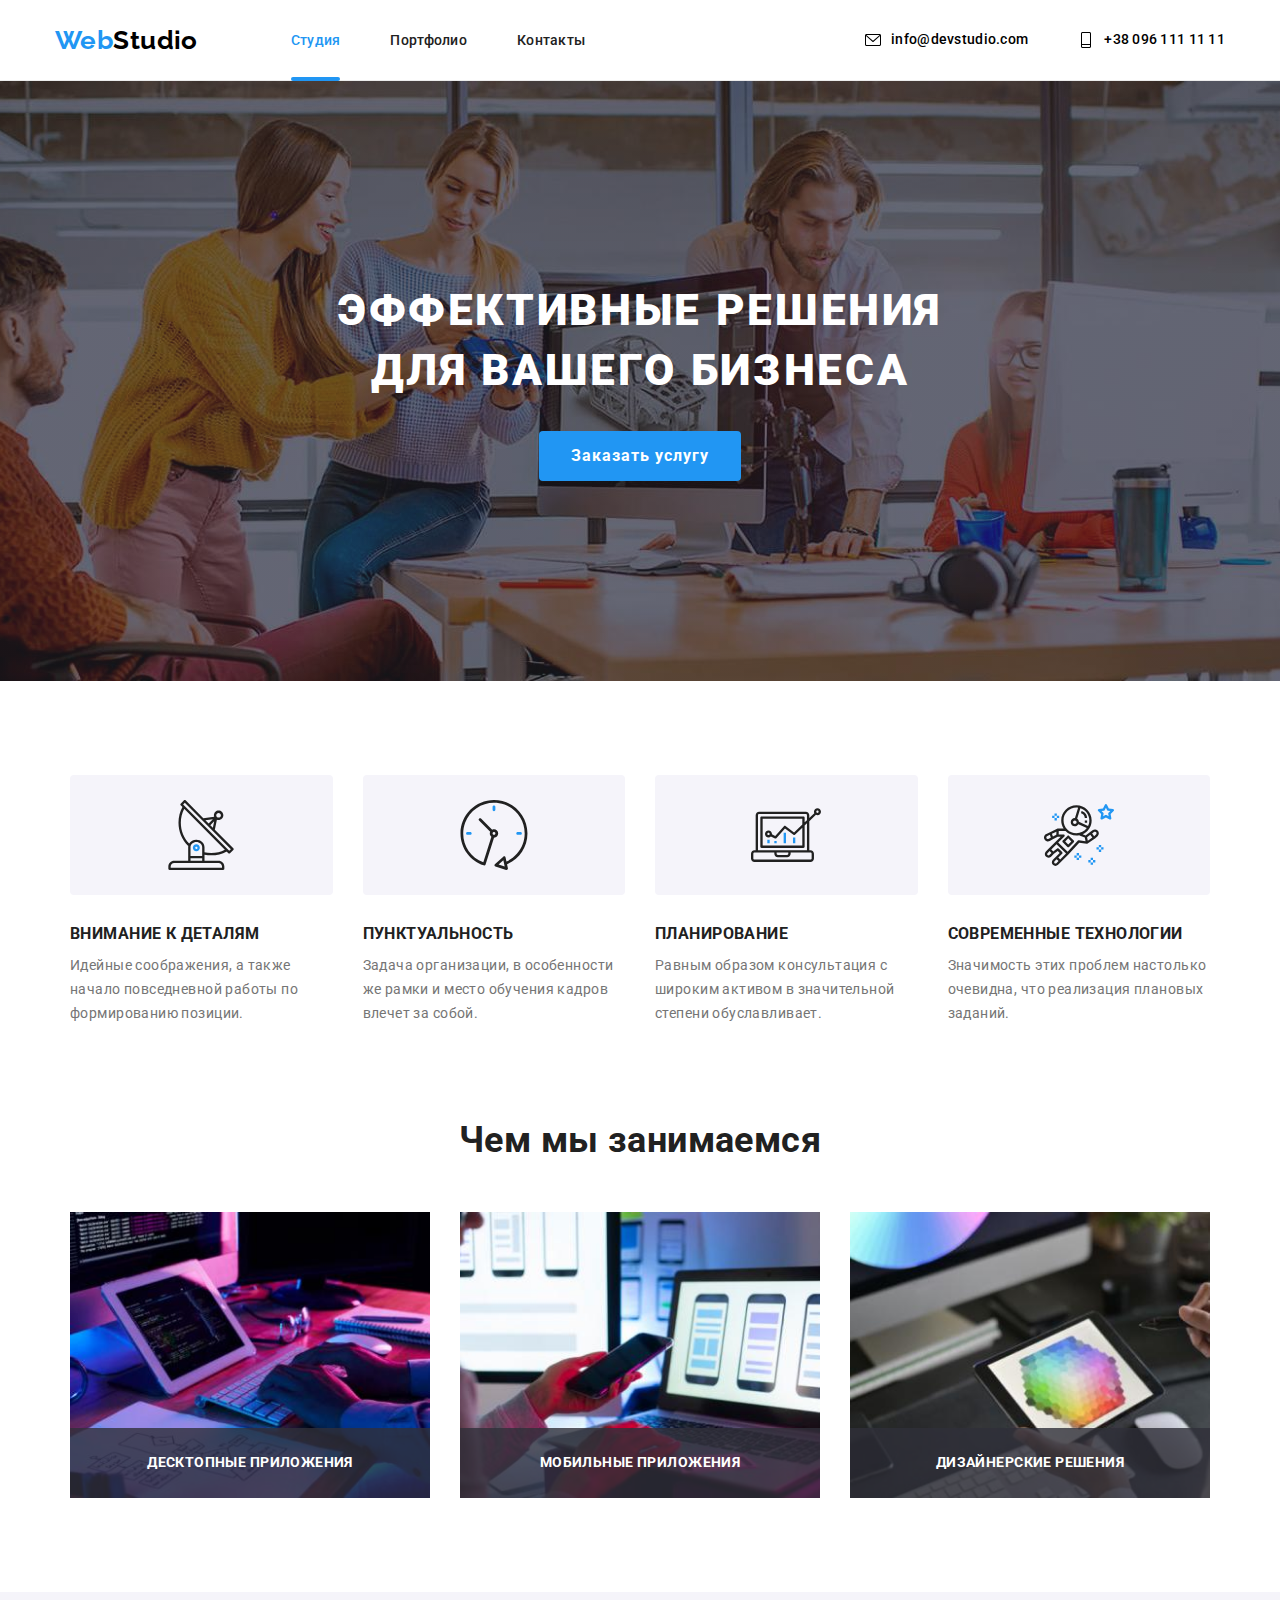
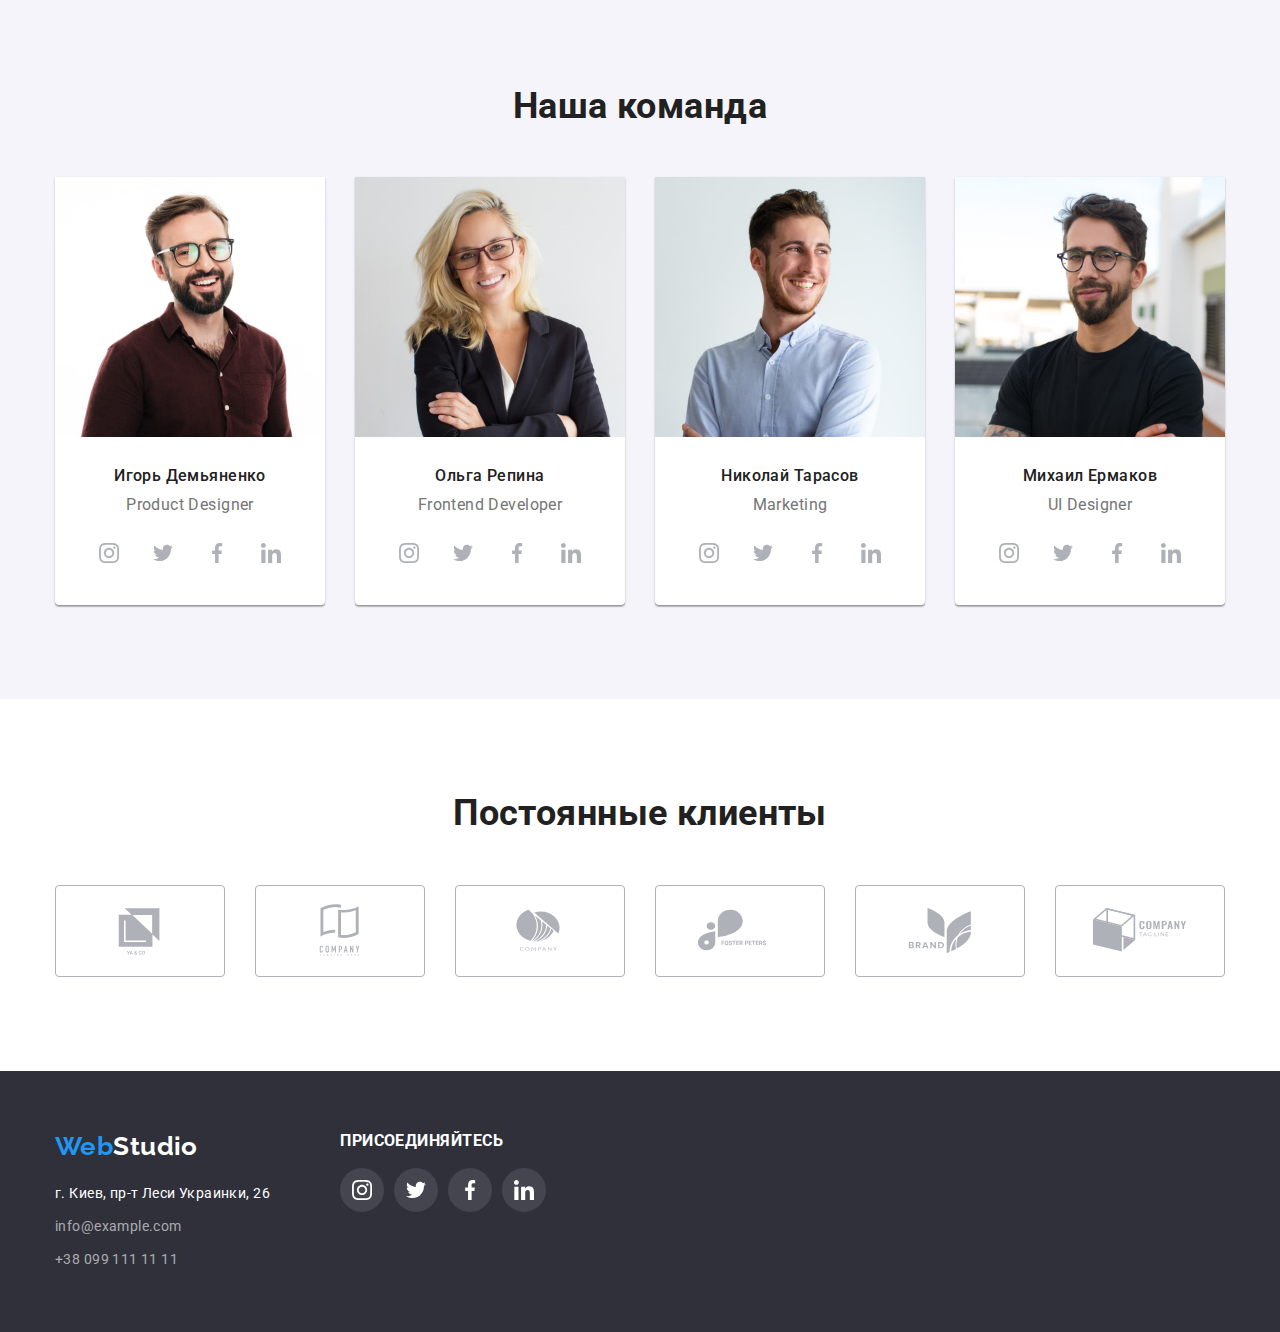
==== index.html @ b268ae44 "добавляет домашку 5" ====
<!DOCTYPE html>
<html lang="ru">
<head>
    <meta charset="UTF-8">
    <meta http-equiv="X-UA-Compatible" content="IE=edge">
    <meta name="viewport" content="width=device-width, initial-scale=1.0">
    <title>Document</title>
    <link rel="preconnect" href="https://fonts.googleapis.com"> 
    <link rel="preconnect" href="https://fonts.gstatic.com" crossorigin> 
    <link href="https://fonts.googleapis.com/css2?family=Raleway:wght@700&family=Roboto:wght@400;500;700;900&display=swap" 
        rel="stylesheet">
    <link rel="stylesheet" href="https://cdnjs.cloudflare.com/ajax/libs/modern-normalize/1.1.0/modern-normalize.min.css">
    <link rel="stylesheet" href="./css/styles.css">
</head>
<body>
    <header class="page-header">
        <div class="container header-navigation">
            <a href="./index.html" class="header-logo link">Web<span class="logo-accent">Studio</span></a>
            <nav>
                <ul class="header-list list">
                <li class="header-item">
                    <a href="./index.html" class="header-link link current">Студия</a>
                </li>
                <li class="header-item" >
                    <a href="./portfolio.html" class="header-link link ">Портфолио</a>
                </li>
                <li class="header-item">
                    <a href="" class="header-link link">Контакты</a>
                </li>
                </ul>
            </nav>
            <ul class="header-contacts-list list">
                <li class="header-contacts-item">
                        <a class="header-contacts-link link" href="mailto:info@devstudio.com">
                        <svg class="header-icon" width="16" height="16">
                            <use href="./images/sprite.svg#icon-mail"></use>
                        </svg>   
                        info@devstudio.com
                    </a>
                </li>

                <li class="header-contacts-item">
                        <a class="header-contacts-link link" href="tel:+380961111111">
                        <svg class="header-icon" width="16" height="16">
                            <use href="./images/sprite.svg#icon-tel">
                            </use>
                        </svg>
                        +38 096 111 11 11
                    </a>
                </li>
            </ul>  
        </div>  
    </header>
    <main>
        <!--hero-->
        <section class="hero">
            <div class="container">
                <h1 class="hero-title">Эффективные решения для вашего бизнеса</h1>
                <button class="hero-btn btn"
                data-modal-open
                type="button">
                Заказать услугу
                </button>
            </div>
        </section>
       <!--преимущества-->
        <section class="advantage section">
            <div class="container">
                <h2 class="visually-hidden">Преимущества</h2>
                <ul class="advantage-list list">
                 <li class="advantage-item">
                    <div class="advantage-item-bg"> 
                        <svg class="advantage-icon" width="70" height="70"  >
                        <use href="./images/sprite.svg#icon-antenna">
                        </use>
                        </svg>
                    </div>
                    <h3 class="advantage-theme">Внимание к деталям</h3>
                    <p class="advantage-text">Идейные соображения, 
                    а также начало повседневной работы 
                    по формированию позиции.</p>
                 </li>
                 <li class="advantage-item">
                    <div class="advantage-item-bg"> 
                        <svg class="advantage-icon" width="70" height="70"  >
                        <use href="./images/sprite.svg#icon-clock">
                        </use>
                        </svg>
                    </div>
                    <h3 class="advantage-theme">Пунктуальность</h3>
                    <p class="advantage-text">Задача организации, 
                    в особенности же рамки и место 
                    обучения кадров влечет за собой.</p>
                 </li>
                 <li class="advantage-item">
                    <div class="advantage-item-bg"> 
                        <svg class="advantage-icon" width="70" height="70"  >
                        <use href="./images/sprite.svg#icon-diagram">
                        </use>
                        </svg>
                    </div>
                     <h3 class="advantage-theme">Планирование</h3>
                     <p class="advantage-text">Равным образом консультация 
                    с широким активом в значительной 
                    степени обуславливает.</p>
                 </li>
                 <li class="advantage-item">
                    <div class="advantage-item-bg"> 
                        <svg class="advantage-icon" width="70" height="70"  >
                        <use href="./images/sprite.svg#icon-astronaut">
                        </use>
                        </svg>
                    </div>
                     <h3 class="advantage-theme">Современные технологии</h3>
                     <p class="advantage-text">Значимость этих проблем настолько 
                    очевидна, что реализация 
                    плановых заданий.</p>
                    </li>
                </ul>
            </div>
        </section>
        <!--галерея-->
        <section class="gallery section">
            <div class="container">
                <h2 class="gallery-title">Чем мы занимаемся</h2>
                <ul class="gallery-list list">
                    <li class="gallery-item">
                        <div class="gallery-top-wrapper">
                            <img src="./images/box1.jpg" alt="програмист пишет код" width="370"/>
                            <p class="gallery-top-txt">десктопные приложения</p>
                        </div>
                    </li>
                    <li class="gallery-item">
                        <div class="gallery-top-wrapper">
                            <img src="./images/box2.jpg" alt="дизайнер делает макет" width="370"/>
                            <p class="gallery-top-txt">мобильные приложения</p>
                        </div>
                    </li>
                    <li class="gallery-item">
                        <div class="gallery-top-wrapper">
                            <img src="./images/box3.jpg" alt="дизайнер подбирает цвет" width="370"/>
                            <p class="gallery-top-txt">дизайнерские решения</p>
                        </div>
                    </li>
                </ul>
            </div>
        </section>
        <!--команда-->
        <section class="team section">
            <div class="container">
                <h2 class="team-title">Наша команда</h2>
                <ul class="team-list list">
                   <li class="team-item">
                        <img src="./images/img1.jpg" alt="Игорь Демьяненко" width="270"/>
                        <div class="team-card-contant">
                            <h3 class="team-item-name">Игорь Демьяненко</h3>
                            <p class="team-item-text" lang="en">Product Designer</p>
                            <ul class="team-social-list social-list list">
                                <li class="social-item link">
                                    <a href="" class="social-link link">
                                        <svg class="social-icon-team">
                                            <use href="./images/sprite.svg#icon-instagram">
                                            </use>
                                        </svg>
                                    </a>
                                </li>
                                <li class="social-item link">
                                    <a href="" class="social-link link">
                                        <svg class="social-icon-team">
                                            <use href="./images/sprite.svg#icon-twitter">
                                            </use>
                                        </svg>
                                    </a>
                                </li>
                                <li class="social-item link">
                                    <a href="" class="social-link link">
                                        <svg class="social-icon-team">
                                            <use href="./images/sprite.svg#icon-facebook">
                                            </use>
                                        </svg>
                                    </a>
                                </li>
                                <li class="social-item link">
                                    <a href="" class="social-link link">
                                        <svg class="social-icon-team">
                                            <use href="./images/sprite.svg#icon-linkedin">
                                            </use>
                                        </svg>
                                    </a>
                                </li>
                            </ul>
                        </div>
                    </li>

                    <li class="team-item">
                        <img src="./images/img2.jpg" alt="Ольга Репина" width="270"/>
                        <div class="team-card-contant">
                            <h3 class="team-item-name">Ольга Репина</h3>
                            <p class="team-item-text" lang="en">Frontend Developer</p>
                            <ul class="team-social-list social-list list">
                                <li class="social-item link">
                                    <a href="" class="social-link link">
                                        <svg class="social-icon-team">
                                            <use href="./images/sprite.svg#icon-instagram">
                                            </use>
                                        </svg>
                                    </a>
                                </li>
                                <li class="social-item link">
                                    <a href="" class="social-link link">
                                        <svg class="social-icon-team">
                                            <use href="./images/sprite.svg#icon-twitter">
                                            </use>
                                        </svg>
                                    </a>
                                </li>
                                <li class="social-item link">
                                    <a href="" class="social-link link">
                                        <svg class="social-icon-team">
                                            <use href="./images/sprite.svg#icon-facebook">
                                            </use>
                                        </svg>
                                    </a>
                                </li>
                                <li class="social-item link">
                                    <a href="" class="social-link link">
                                        <svg class="social-icon-team">
                                            <use href="./images/sprite.svg#icon-linkedin">
                                            </use>
                                        </svg>
                                    </a>
                                </li>
                            </ul>
                        </div>
                    </li>

                    <li class="team-item">
                        <img src="./images/img3.jpg" alt="Николай Тарасов" width="270"/>
                        <div class="team-card-contant">
                            <h3 class="team-item-name">Николай Тарасов</h3>
                            <p class="team-item-text" lang="en">Marketing</p>
                            <ul class="team-social-list social-list list">
                                <li class="social-item link">
                                    <a href="" class="social-link link">
                                        <svg class="social-icon-team">
                                            <use href="./images/sprite.svg#icon-instagram">
                                            </use>
                                        </svg>
                                    </a>
                                </li>
                                <li class="social-item link">
                                    <a href="" class="social-link link">
                                        <svg class="social-icon-team">
                                            <use href="./images/sprite.svg#icon-twitter">
                                            </use>
                                        </svg>
                                    </a>
                                </li>
                                <li class="social-item link">
                                    <a href="" class="social-link link">
                                        <svg class="social-icon-team">
                                            <use href="./images/sprite.svg#icon-facebook">
                                            </use>
                                        </svg>
                                    </a>
                                </li>
                                <li class="social-item link">
                                    <a href="" class="social-link link">
                                        <svg class="social-icon-team">
                                            <use href="./images/sprite.svg#icon-linkedin">
                                            </use>
                                        </svg>
                                    </a>
                                </li>
                            </ul>
                        </div>
                    </li>

                    <li class="team-item">
                        <img src="./images/img4.jpg" alt="Михаил Ермаков" width="270"/>
                        <div class="team-card-contant">
                            <h3 class="team-item-name">Михаил Ермаков</h3>
                            <p class="team-item-text" lang="en">UI Designer</p>
                            <ul class="team-social-list social-list list">
                                <li class="social-item link">
                                    <a href="" class="social-link link">
                                        <svg class="social-icon-team">
                                            <use href="./images/sprite.svg#icon-instagram">
                                            </use>
                                        </svg>
                                    </a>
                                </li>
                                <li class="social-item link">
                                    <a href="" class="social-link link">
                                        <svg class="social-icon-team">
                                            <use href="./images/sprite.svg#icon-twitter">
                                            </use>
                                        </svg>
                                    </a>
                                </li>
                                <li class="social-item link">
                                    <a href="" class="social-link link">
                                        <svg class="social-icon-team">
                                            <use href="./images/sprite.svg#icon-facebook">
                                            </use>
                                        </svg>
                                    </a>
                                </li>
                                <li class="social-item link">
                                    <a href="" class="social-link link">
                                        <svg class="social-icon-team">
                                            <use href="./images/sprite.svg#icon-linkedin">
                                            </use>
                                        </svg>
                                    </a>
                                </li>
                            </ul>
                        </div>
                    </li>
                </ul>
                
            </div>
        </section>
        <!------клиенты-->
       <section class="clients section">
        <div class="container">
            <h2 class="clients-title">Постоянные клиенты</h2>
            <ul class="clients-list list">
                <li class="clients-item">
                    <a href="" class="client-link link">
                        <svg class="client-icon">
                            <use href="./images/sprite.svg#icon-Logo">
                            </use>
                        </svg>
                    </a>
                </li>
                <li class="clients-item">
                    <a href="" class="client-link link">
                        <svg class="client-icon">
                            <use href="./images/sprite.svg#icon-Logo-1">
                            </use>
                        </svg>
                    </a>
                </li>
                <li class="clients-item">
                    <a href="" class="client-link link">
                        <svg class="client-icon">
                            <use href="./images/sprite.svg#icon-Logo-2">
                            </use>
                        </svg>
                    </a>
                </li>
                <li class="clients-item">
                    <a href="" class="client-link link">
                        <svg class="client-icon">
                            <use href="./images/sprite.svg#icon-Logo-3">
                            </use>
                        </svg>
                    </a>
                </li>
                <li class="clients-item">
                    <a href="" class="client-link link">
                        <svg class="client-icon">
                            <use href="./images/sprite.svg#icon-Logo-4">
                            </use>
                        </svg>
                    </a>
                </li>
                <li class="clients-item">
                    <a href="" class="client-link link">
                        <svg class="client-icon">
                            <use href="./images/sprite.svg#icon-Logo-5">
                            </use>
                        </svg>
                    </a>
                </li>
            </ul>

        </div> 
       </section>
    </main>
    <footer class="footer">
        <div class="container footer-info">
            <div class="footer-left">
            <a class="footer-logo link" href="/">Web<span class="footer-logo-text">Studio</span></a>
            <address class="footer-adress">
                
                    <ul class="footer-adress-list list">
                        <li class="footer-adress-item"><a class="footer-adress-link footer-adress-main link" href="">г. Киев, пр-т Леси Украинки, 26 </a></li>
                        <li class="footer-adress-item"><a class="footer-adress-link link" href="mailto:info@example.com">info@example.com</a></li>
                        <li class="footer-adress-item"><a class="footer-adress-link link" href="tel:+380991111111">+38 099 111 11 11</a></li>
                    </ul>
            </div>
            <div class="footer-right">
                <h3 class="footer-text">присоединяйтесь</h3>
                <ul class="footer-social-list social-list list">
                    <li class="social-item link">
                         <a href="" class="footer-social-link link">
                            <svg class="footer-social-icon">
                                <use href="./images/sprite.svg#icon-instagram">
                                </use>
                            </svg>
                        </a>
                    </li>
                    <li class="social-item link">
                        <a href="" class="footer-social-link link">
                            <svg class="footer-social-icon">
                                <use href="./images/sprite.svg#icon-twitter">
                                </use>
                            </svg>
                        </a>
                    </li>
                    <li class="social-item link">
                        <a href="" class="footer-social-link link">
                            <svg class="footer-social-icon">
                                <use href="./images/sprite.svg#icon-facebook">
                                </use>
                            </svg>
                        </a>
                    </li>
                    <li class="social-item link">
                        <a href="" class="footer-social-link link">
                            <svg class="footer-social-icon">
                                <use href="./images/sprite.svg#icon-linkedin">
                                </use>
                            </svg>
                        </a>
                    </li>
                </ul>
            </address>
            </div>
        </div>
    </footer>
    <div class="backdrop is-hidden" data-modal>
        <div class="modal">
            <button type="button" 
            data-modal-close 
            class="close-btn btn">
                <svg class="close-btn-icon">
                    <use href="./images/sprite.svg#icon-close-black">
                    </use>
                </svg>
            </button>
        </div>
    </div>
    <script src="./js/modal.js"></script>
</body>
</html>
---- css/styles.css ----
:root {
    --primary-title-color:#FFFFFF;
    --secondary-title-color: #212121;
    --primary-text-color: #212121;
    --secondary-text-color: #757575;
    --accent-color: #2196F3;
    --background-accent-color: #F5F4FA;
    --background-secondary-color: #2F303A;
    --background-main-color: #FFFFFF;
    --btm-primary-color: #F5F4FA;
    --border-header-color: #ECECEC;
    --clients-logo-color:#AFB1B8;
    --wraper-produckt-color:rgba(33, 150, 243, 0.9);
}
p, 
h1, 
h2, 
h3, 
h4, 
h5,
h6 {
    margin: 0;
}

a {
    display:block;
}

ul{
    margin: 0;
    padding-left: 0;
}
img {
    display: block;
    max-width:100%; 
    height: auto;
}
body {
    background-color: var(--background-main-color);
    font-family: 'Roboto', sans-serif;
    letter-spacing: 0.03em;
    font-weight: 400;
    font-style: normal;
    font-size: 14px;
}
    

/*font-family: 'Raleway', sans-serif; */

.visually-hidden {
    position: absolute;
    width: 1px;
    height: 1px;
    margin: -1px;
    padding: 0;
    overflow: hidden;
    border: 0;
    clip: rect(0 0 0 0);
}

.link {
    text-decoration: none;}

.list {
    list-style: none;}

.container {
    width: 1200px;
    margin: 0 auto;
    padding-left: 15px;
    padding-right: 15px;
}

.btn {
    font-family: 'Roboto', sans-serif;
    font-size: 16px;
    line-height: 1.87;
    text-align: center;
    letter-spacing: 0.06em;
    cursor: pointer;
    border: 0;
    border-radius: 4px;
}

.section {
    padding-top: 94px;
    padding-bottom: 94px;
}

/*--------header----------------*/
.page-header {
    border-bottom: 1px solid var(--border-header-color);
}
.header-navigation{
    display: flex;
    align-items: center;
  
}
.header-logo {
    font-family: Raleway;
    font-size: 26px;
    font-weight: 700;
    line-height: 1.19;
    color: var(--accent-color);
    margin-right: 93px;
}

.logo-accent {
    color:#000000;
}
.header-item:not(:last-child){
    margin-right: 50px;
}
.header-item{
    position: relative;
    padding: 32px 0;
}
.header-item .current{
    color: var(--accent-color);
}
.current::after{
    content: '';
    position: absolute;
    display: block;

    width: 100%;
    height: 4px;
    border-radius: 2px;
    background-color: var(--accent-color);

    bottom: -1px;
}
.header-list{
    display: flex;
}

.header-link {
    color: var(--primary-text-color);
    font-weight: 500;
    line-height: 1.17;
    letter-spacing: 0.02em; 

    transition: color 250ms cubic-bezier(0.4, 0, 0.2, 1);
}
    
.header-link:hover,
.header-link:focus {
    color: var(--accent-color);
}
.header-contacts-list{
    display: flex;
    margin-left: auto;
}
.header-contacts-item:not(:last-child){
    margin-right: 50px;
}
.header-contacts-link {
    font-weight: 500;
    line-height: 1.14;
    letter-spacing: 0.02em;
    color: var(--secondary-text-color);

    display: flex;
    align-items: center;
    transition: color 250ms cubic-bezier(0.4, 0, 0.2, 1);
}

.header-contacts-link:hover,
.header-contacts-link:focus {
    color: var(--accent-color);
}

.header-icon  {
    fill: currentColor;
    margin-right: 10px;
}
.header-contacts-link{
    color: currentColor;
}

/*------------hero-------------*/
.hero{
    background-image: linear-gradient(to right, 
    rgba(47, 48, 58, 0.4), 
    rgba(47, 48, 58, 0.4)),
    url(../images/Imghero.jpg);
    background-repeat: no-repeat;
    background-position: center;
    background-size: cover;
    background-color: #C4C4C4;
    text-align: center; 
    max-width: 1600рх;
    height: 600px;
    margin-right: auto;
    margin-left: auto;

    padding-top: 200px;
    padding-bottom: 200px;
}
.hero-title {
    font-family: Roboto;
    font-size: 44px;
    font-weight: 900;
    line-height: 1.36;
    letter-spacing: 0.06em;
    text-transform: uppercase;
    color: var(--primary-title-color);

    margin: 0 auto;
    max-width: 696px;
    margin-bottom: 30px;
    
}

.hero-btn { 
    color: var(--primary-title-color);
    font-weight: 700;
    padding: 10px 32px;
    background-color: var(--accent-color);

    display: inline-block;
    align-items: center;
    text-align: center;
    margin: 0 auto;
    transition: background-color 250ms cubic-bezier(0.4, 0, 0.2, 1);
}
.hero-btn:hover,
.hero-btn:focus{
    background-color:#188CE8;
}

/*--------------преимущества-----------*/

.advantage-list{
    display: flex;
    flex-wrap: wrap;
    justify-content: center;
/*  margin-left: -30px;
    margin-top: -30px;*/
}
.advantage-item:not(:first-child) {
    margin-left: 30px;
}
/* .advantage-item:nth-child(n + 4) {
    margin-top: 30px;   
} */
.advantage-item{
    flex-basis: calc((100% - 120px) / 4);
}
.advantage-theme{
    font-weight: 700;
    line-height: 1.14;
    text-transform: uppercase;
    color: var(--primary-text-color);
    margin-bottom: 10px;
}
.advantage-text{
    line-height: 1.71;
    color: var(--secondary-text-color);
}
.advantage-item-bg{
    background-color:var(--btm-primary-color);
    border-radius: 4px;
    height: 120px;
    display: flex;
    align-items: center;
    justify-content: center;

    margin-bottom: 30px;
}

/*--------------галерея-----------*/
.gallery{
    padding-top: 0;
       
}
.gallery-title {
    font-weight: 700;
    font-size: 36px;
    line-height: 1.16;
    text-align: center;
    color: var(--secondary-title-color);
    margin-bottom: 50px;
}

.gallery-list{
    display: flex;
    flex-wrap: wrap;
    justify-content: center;
}

.gallery-item:not(:first-child) {
    margin-left: 30px;
} 
.gallery-item{
    /*width: 370px;*/
    flex-basis: calc((100% - 90px) / 3);
    
}
.gallery-top-wrapper{
    position: relative;
}

.gallery-top-txt{
    position: absolute;
    bottom: 0;
    left: 0;
    width: 100%;

    font-weight: bold;
    line-height: 1.14;
    text-align: center;
    letter-spacing: 0.03em;
    text-transform: uppercase;
    color: var(--primary-title-color);
    
    background: rgba(47, 48, 58, 0.8);
    height: 70px;
    display: flex;
    align-items: center;
    justify-content: center;
    
    
}
/*--------------команда-----------*/
.team{
    background-color: 
    var(--background-accent-color);
}
.team-title {
    font-weight: 700;
    font-size: 36px;
    line-height: 1.16;
    text-align: center;
    color: var(--secondary-title-color);
    margin-bottom: 50px;
}
.team-list{
    display: flex;
    justify-content: center;
}
.team-item:not(:first-child){
    margin-left: 30px;
    
    /*flex-basis: calc(100% / 4 - 30px);*/ 
}
.team-item {
    box-shadow: 0px 1px 3px rgba(0, 0, 0, 0.12),
    0px 1px 1px rgba(0, 0, 0, 0.14), 0px 2px 1px 
    rgba(0, 0, 0, 0.2);
    border-radius: 0px 0px 4px 4px;
    width: 270px;
    background-color: var(--background-main-color);
}
.team-card-contant{
    padding: 30px 30px;
    /* background-color: var(--background-main-color); */
    border-radius: 0px 0px 4px 4px;
    
}
.team-item-name {
    font-weight: 500;
    font-size: 16px;
    line-height: 1.18;
    text-align: center;
    color: var(--secondary-title-color);
    
    margin-bottom: 10px;
}
.team-item-text {
    font-size: 16px;
    line-height: 1.18;
    text-align: center;
    color: var(--secondary-text-color);
    /* background-color: var(--background-main-color); */
    margin-bottom: 16px;
}
.team-social-list{
    display: flex;
    align-items: center;
    justify-content: center;
        
}
.social-item{
    width: 44px;
    height: 44px;
}   
.social-item:not(:last-child){
    margin-right: 10px;
}
.social-link {
    display: flex; 
    align-items: center;  
    justify-content: center;

    width: 100%;
    height: 100%;
    border-radius: 50%;
    background-color: var(--background-main-color);
    
    transition: background-color 250ms cubic-bezier(0.4, 0, 0.2, 1);
}
.social-link:hover,
.social-link:focus {
    background-color: var(--accent-color);
}
.social-icon-team {
    width: 20px;
    height: 20px;
    fill: #AFB1B8;
    transition: fill 250ms cubic-bezier(0.4, 0, 0.2, 1);
}
.social-link:hover .social-icon-team,
.social-link:focus .social-icon-team {
    fill: var(--background-main-color);
}
/*-----------------clients--------------*/
.clients-title {
    font-weight: 700;
    font-size: 36px;
    line-height: 1.16;
    text-align: center;
    color: var(--secondary-title-color);
    margin-bottom: 50px;
}
.clients-list{
    display: flex;
    align-items: center;
    justify-content: center;
    flex-wrap: wrap;
}
   
.client-link{
    display: flex; 
    align-items: center;  
    justify-content: center;
    width: 170px;
    height: 92px;

    border: 1px solid var(--clients-logo-color);
    border-radius: 4px;
    background-color: transparent;
   
    transition: border-color 250ms cubic-bezier(0.4, 0, 0.2, 1);
}
.clients-item:not(:last-child){
    margin-right: 30px;
}
.client-icon {
    width: 106px;
    height: 60px;
    fill: var(--clients-logo-color);

    transition: fill 250ms cubic-bezier(0.4, 0, 0.2, 1);
}

.client-link:hover,
.client-link:focus {
    border-color: var(--accent-color);
}
.client-link:hover .client-icon,
.client-link:focus .client-icon{
   fill: var(--accent-color);
}
/*--------------портфолио-----------*/
.portfolio-options-list{
    display: flex;
    align-items: center;
    justify-content: center;

    margin-bottom: 50px;
}
.portfolio-btn{
    font-weight: 500;
    background-color: var(--btm-primary-color);
    line-height: 1.62;

    padding: 6px 22px;

    transition: color 250ms cubic-bezier(0.4, 0, 0.2, 1),
        background-color 250ms cubic-bezier(0.4, 0, 0.2, 1),
        filter 250ms cubic-bezier(0.4, 0, 0.2, 1);
}

.portfolio-options-item:not(:last-child){
    margin-right: 8px;
}
.portfolio-btn:hover,
.portfolio-btn:focus,
.portfolio-currunt-btn {
    color:#FFFFFF;
    background-color: var(--accent-color);
    filter: drop-shadow(0px 4px 4px rgba(87, 37, 37, 0.25));
}
/*--Карточки продукта--*/
/*  .portfolio-product-list {
    margin-left: -30px;
    margin-top: -30px;

    .portfolio-product-item {
    margin-left: 30px;
    margin-top: 30px;
    flex-basis: calc(100% / 3 - 30px);}
*/
.product-top-wrapper{
    position: relative;
    overflow: hidden;
}
.portfolio-link:hover .product-top-txt,
.portfolio-link:focus .product-top-txt{
    transform:translateY(0);
}
.product-top-txt{
    position: absolute;
    width: 100%;
    height: 100%;
    top: 0;

    padding: 64px 24px;
    font-size: 18px;
    line-height: 1.58;
    
    color:var(--primary-title-color);
    background-color: var(--wraper-produckt-color);
    transform: translateY(101%);

    transition: transform 250ms cubic-bezier(0.4, 0, 0.2, 1);
}
.portfolio-product-list {
    display: flex;
    flex-wrap: wrap;
    justify-content: center;
}
.portfolio-product-item:not(:nth-child(3n +1)){
    margin-left: 30px;
}
.portfolio-product-item:not(:nth-child(-n +3)) {
    margin-top: 30px;
}
.portfolio-product-item {
    /*flex-basis: calc(100% / 3 - 30px);*/
    max-width: 370px;
    display:block;
}
.portfolio-link{
    border: 1px solid #EEEEEE;
    transition: box-shadow 250ms cubic-bezier(0.4, 0, 0.2, 1);
}
.portfolio-link:hover,
.portfolio-link:focus, 
.portfolio-link:active{
    box-shadow: 0px 1px 1px rgba(0, 0, 0, 0.12), 0px 4px 4px rgba(0, 0, 0, 0.06), 1px 4px 6px rgba(0, 0, 0, 0.16);
}
.product-content{
    padding: 20px 24px;
    
    display:block;
}
.portfolio-name{
    font-weight: 700;
    font-size: 18px;
    line-height: 2;
    letter-spacing: 0.06em;
    color:var(--primary-text-color);

    margin-top: 20px;
}
.portfolio-text {
    font-size: 16px;
    line-height: 1.87;
    color: var(--secondary-text-color);
}

/*--------------footer-----------*/
.footer {
    background-color: var(--background-secondary-color);
    padding-top: 60px;
    padding-bottom: 60px;
}
.footer .footer-logo {
    margin-bottom: 20px;  
    display:block;
}
.footer-logo {
    font-family: Raleway;
    font-size: 26px;
    font-weight: 700;
    line-height: 1.19;
    color: var(--accent-color);
}

.footer-logo-text{
    color: var(--primary-title-color);  
}

.footer-adress-link{
    font-style: normal;
    line-height: 1.71;
    color: #FFFFFF99;

    transition: color 250ms cubic-bezier(0.4, 0, 0.2, 1);
}

.footer-adress-main{
    color: var(--primary-title-color);
}

.footer-adress-link:hover,
.footer-adress-link:focus {
    color: var(--accent-color);
}
.footer-adress-item:not(:last-child){
    margin-bottom: 9px;
}
.footer-text{
    font-style: normal;
    font-weight: bold;
    line-height: 1.17;
    letter-spacing: 0.03em;
    text-transform: uppercase;
    color: var(--primary-title-color);
    margin-bottom: 18px;
}

.footer-social-list{
    display: flex;
    align-items: center;
    justify-content: center;
}
.footer-social-link {
    display: flex; 
    align-items: center;  
    justify-content: center;

    width: 100%;
    height: 100%;
    border-radius: 50%;
    background-color: rgba(255, 255, 255, 0.10);
    background-color: #44454E;
   
    transition: background-color 1250ms cubic-bezier(0.4, 0, 0.2, 1);
}
.footer-social-link:hover,
.footer-social-link:focus {
    background-color: var(--accent-color);
}
.footer-social-icon {
    width: 20px;
    height: 20px;
    fill: #FFFFFF;
}
.footer-info{
    display: flex;
    align-items: flex-start;
}
.footer-left{
    margin-right: 70px;
}
/*--------------модалка-------------*/
.backdrop {
    position: fixed;
    width: 100vw;
    height: 100vh;
    background-color: rgba(0, 0, 0, 0.2);
    top: 0;
    left: 0;
    display: flex;
    align-items: center;
    justify-content: center;

    transition: opacity 250ms cubic-bezier(0.4, 0, 0.2, 1), 
    visibility 250ms cubic-bezier(0.4, 0, 0.2, 1);
}
.backdrop.is-hidden {
    visibility: hidden;
    opacity: 0;
    pointer-events: none;
}
.backdrop.is-hidden .modal{
    transform: translateY(100%);
}
.modal {
    width: 528px;
    height: 581px;
    background-color: var(--background-main-color);
    border-radius: 4px;
    box-shadow: 0px 1px 3px rgba(0, 0, 0, 0.12), 
    0px 1px 1px rgba(0, 0, 0, 0.14), 0px 2px 1px 
    rgba(0, 0, 0, 0.2);
    position: relative;

    transform: translateY(0);
    transition: transform 250ms cubic-bezier(0.4, 0, 0.2, 1);

}

.close-btn {
    width: 30px;
    height: 30px;
    background-color: var(--background-main-color);
    border: 1px solid rgba(0, 0, 0, 0.1);
    border-radius: 50%;

    position: absolute;
    right: 8px;
    top: 8px;

    display: flex; 
    align-items: center;  
    justify-content: center;
    
}
.close-btn-icon{
    width: 18px;
    height: 18px;
    fill: #000000;

    transition: fill 250ms cubic-bezier(0.4, 0, 0.2, 1);
}

.close-btn-icon:hover{
    fill: var(--accent-color);
}
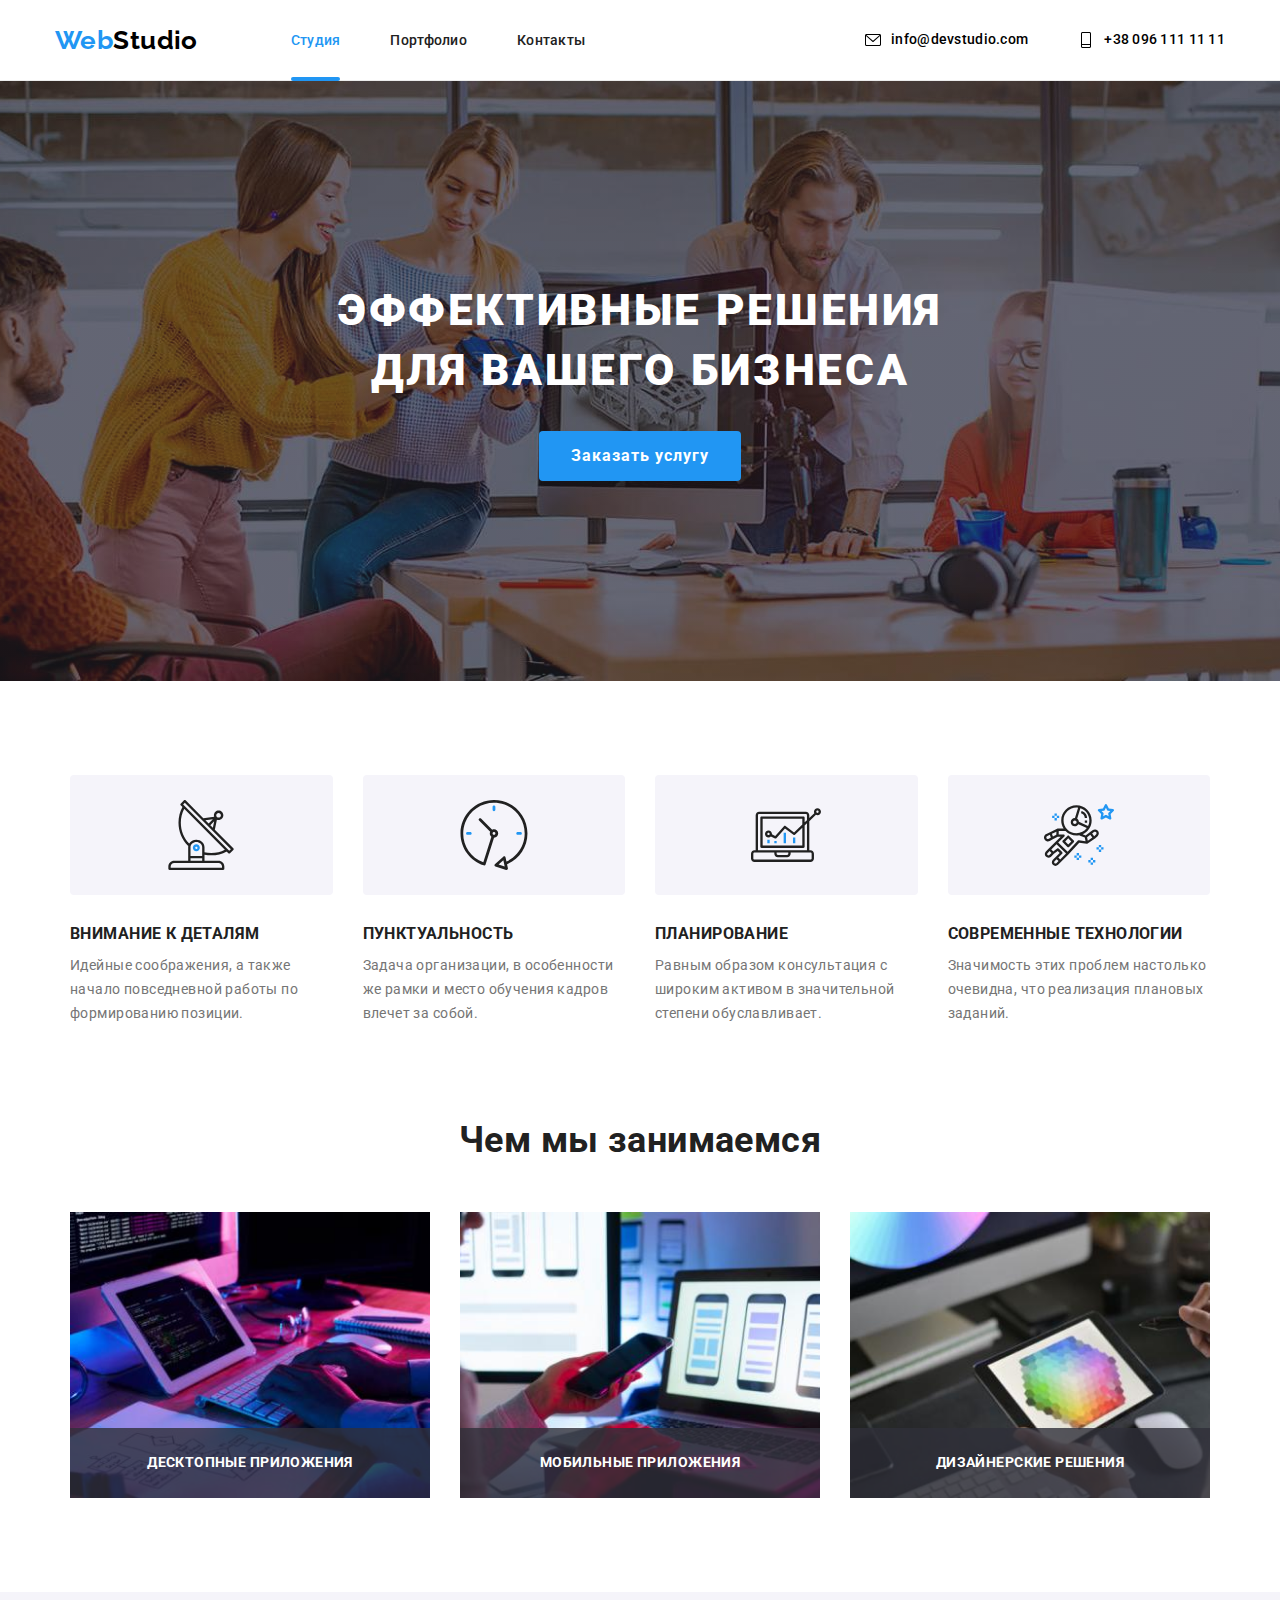
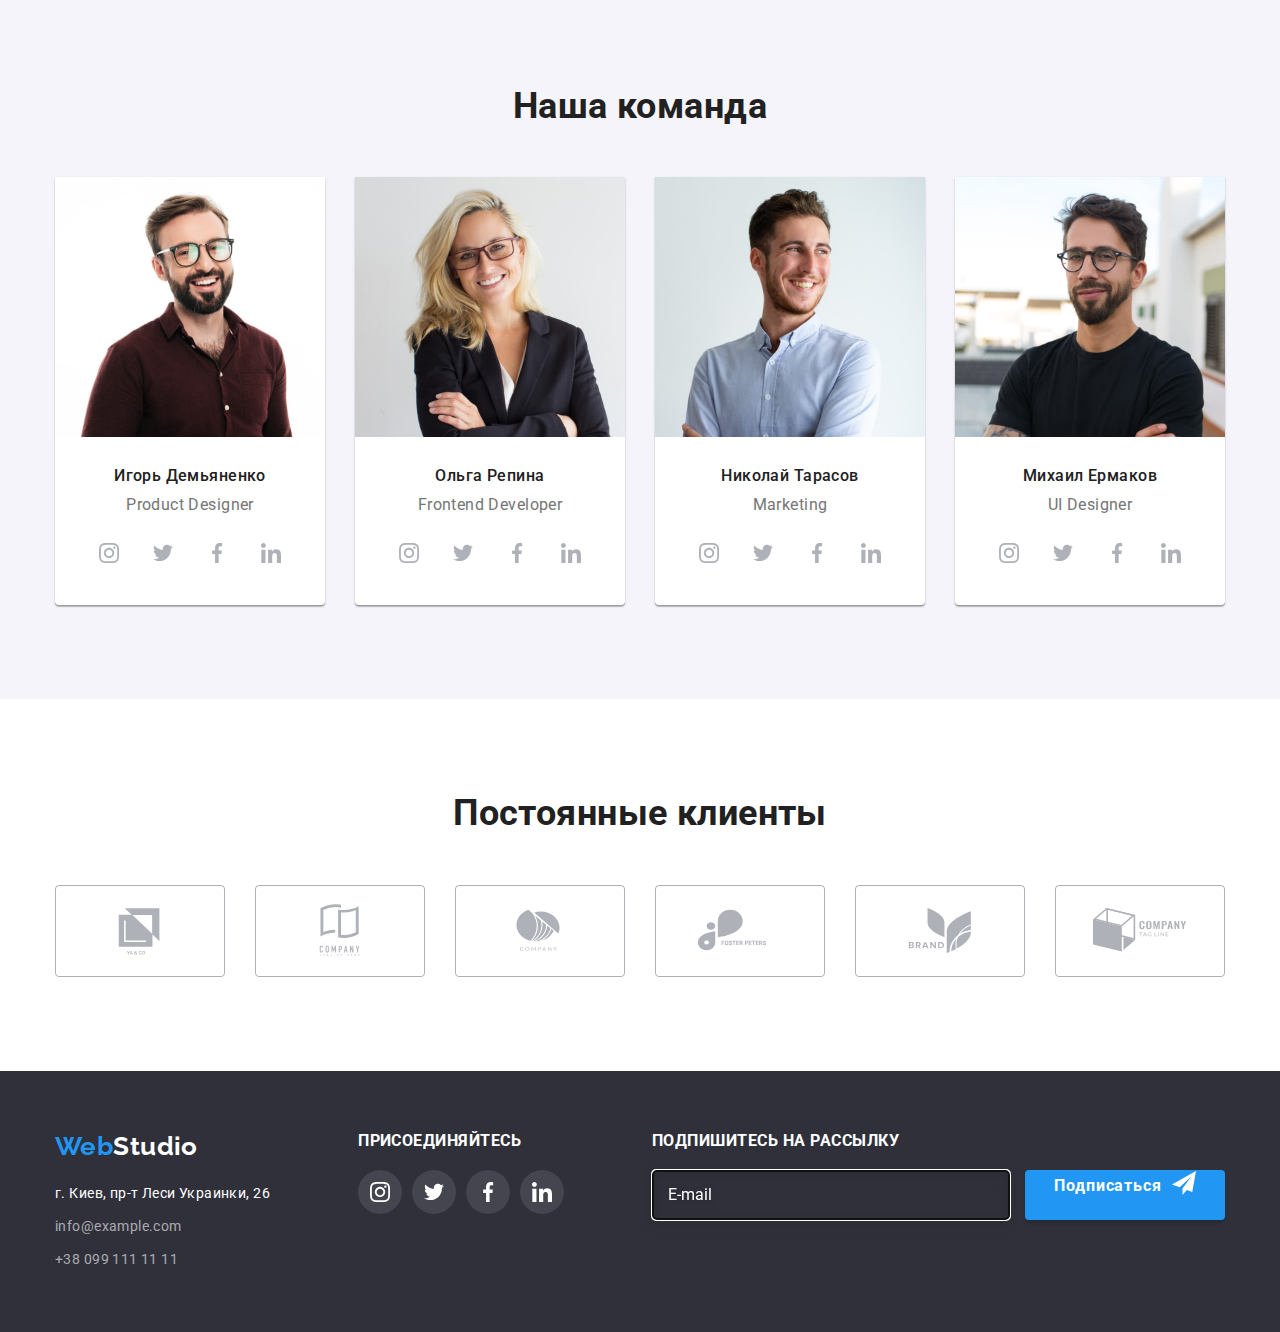
==== commit a79c3a20: "Добавляет подписку в футтер" ====
--- a/index.html
+++ b/index.html
@@ -379,6 +379,7 @@
         </div> 
        </section>
     </main>
+    <!------футер-->
     <footer class="footer">
         <div class="container footer-info">
             <div class="footer-left">
@@ -390,6 +391,7 @@
                         <li class="footer-adress-item"><a class="footer-adress-link link" href="mailto:info@example.com">info@example.com</a></li>
                         <li class="footer-adress-item"><a class="footer-adress-link link" href="tel:+380991111111">+38 099 111 11 11</a></li>
                     </ul>
+            </address>
             </div>
             <div class="footer-right">
                 <h3 class="footer-text">присоединяйтесь</h3>
@@ -427,7 +429,33 @@
                         </a>
                     </li>
                 </ul>
-            </address>
+            </div>
+            <div class="signup-wrap-container">
+                <section class="signup">
+                    <h3 class="signup-title">
+                        подпишитесь на рассылку
+                    </h3>
+                    <form action="#" class="signup-form" name="signup_form" >
+                        <div class="footer-input">
+                            <label>
+                            
+                            <input 
+                            class="signup-input"
+                            type="email" 
+                            name="email" 
+                            autofocus 
+                            placeholder="E-mail"
+                            />
+                            </label>
+                        </div>
+                        <button type="submit" class="btn signup-btn">
+                            Подписаться <svg class="footer-icon-send">
+                                <use href="./images/sprite.svg#icon-icon-send">
+                                </use>
+                            </svg>
+                        </button>
+                    </form>
+                </section>   
             </div>
         </div>
     </footer>
--- a/css/styles.css
+++ b/css/styles.css
@@ -612,14 +612,14 @@
 .footer-adress-item:not(:last-child){
     margin-bottom: 9px;
 }
-.footer-text{
+.footer-text, .signup-title {
     font-style: normal;
     font-weight: bold;
     line-height: 1.17;
     letter-spacing: 0.03em;
     text-transform: uppercase;
     color: var(--primary-title-color);
-    margin-bottom: 18px;
+    margin-bottom: 20px;
 }
 
 .footer-social-list{
@@ -652,10 +652,76 @@
 .footer-info{
     display: flex;
     align-items: flex-start;
-}
-.footer-left{
-    margin-right: 70px;
-}
+    justify-content: space-between;
+}
+.signup-form{
+    display: flex;
+}
+.signup-input {
+    width: 358px;
+    height: 50px;
+
+    border: 1px solid rgba(255, 255, 255, 0.3);
+    box-sizing: border-box;
+    filter: drop-shadow(0px 4px 4px rgba(0, 0, 0, 0.15));
+    border-radius: 4px;
+    background-color: transparent;
+    color: var(--background-main-color);
+
+    padding: 15px;
+    margin-right: 15px;
+    transition: color 250ms cubic-bezier(0.4, 0, 0.2, 1);
+    
+}
+
+.signup-btn{
+    width: 200px;
+    height: 50px;
+
+    background-color: var(--accent-color);
+    box-shadow: 0px 4px 4px rgba(0, 0, 0, 0.15);
+    border-radius: 4px;
+
+    font-style: normal;
+    font-weight: bold;
+    font-size: 16px;
+    line-height: 1.87;
+    
+    display: flex;
+    
+    text-align: center;
+    justify-content: center;
+    letter-spacing: 0.06em;
+
+    color: #FFFFFF;
+}
+
+.footer-icon-send{
+    width: 24px;
+    height: 24px;
+    fill: #FFFFFF;
+    margin-left: 10px;
+}
+.signup-input::placeholder {
+    font-size: 16px;
+    line-height: 1.25;
+
+    display: flex;
+    align-items: center;
+
+    color: rgba(255, 255, 255, 0.6);
+}
+.signup-input:focus,
+.signup-input:focus {
+    border-color: #ffffff;
+    background-color: transparent;
+}
+
+.signup-input:focus::placeholder,
+.signup-input:focus::placeholder {
+    color: #ffffff;
+}
+
 /*--------------модалка-------------*/
 .backdrop {
     position: fixed;
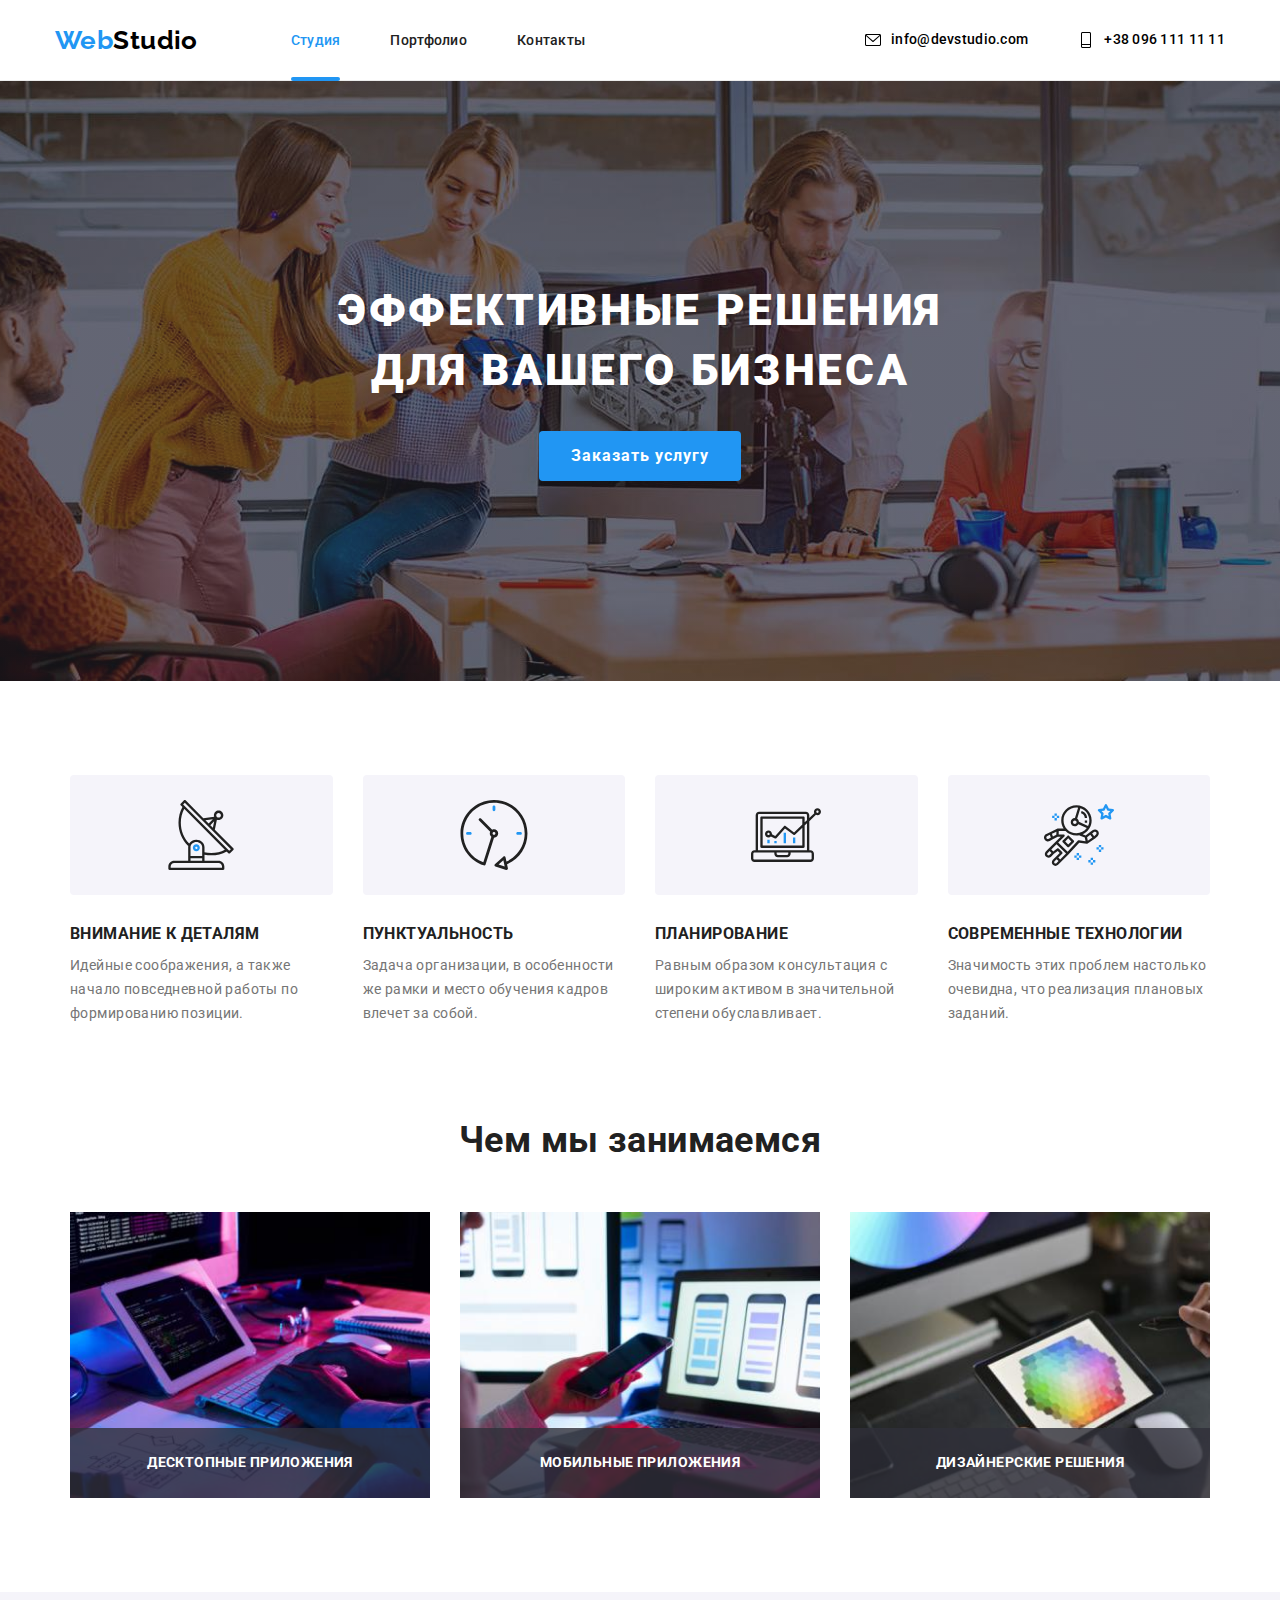
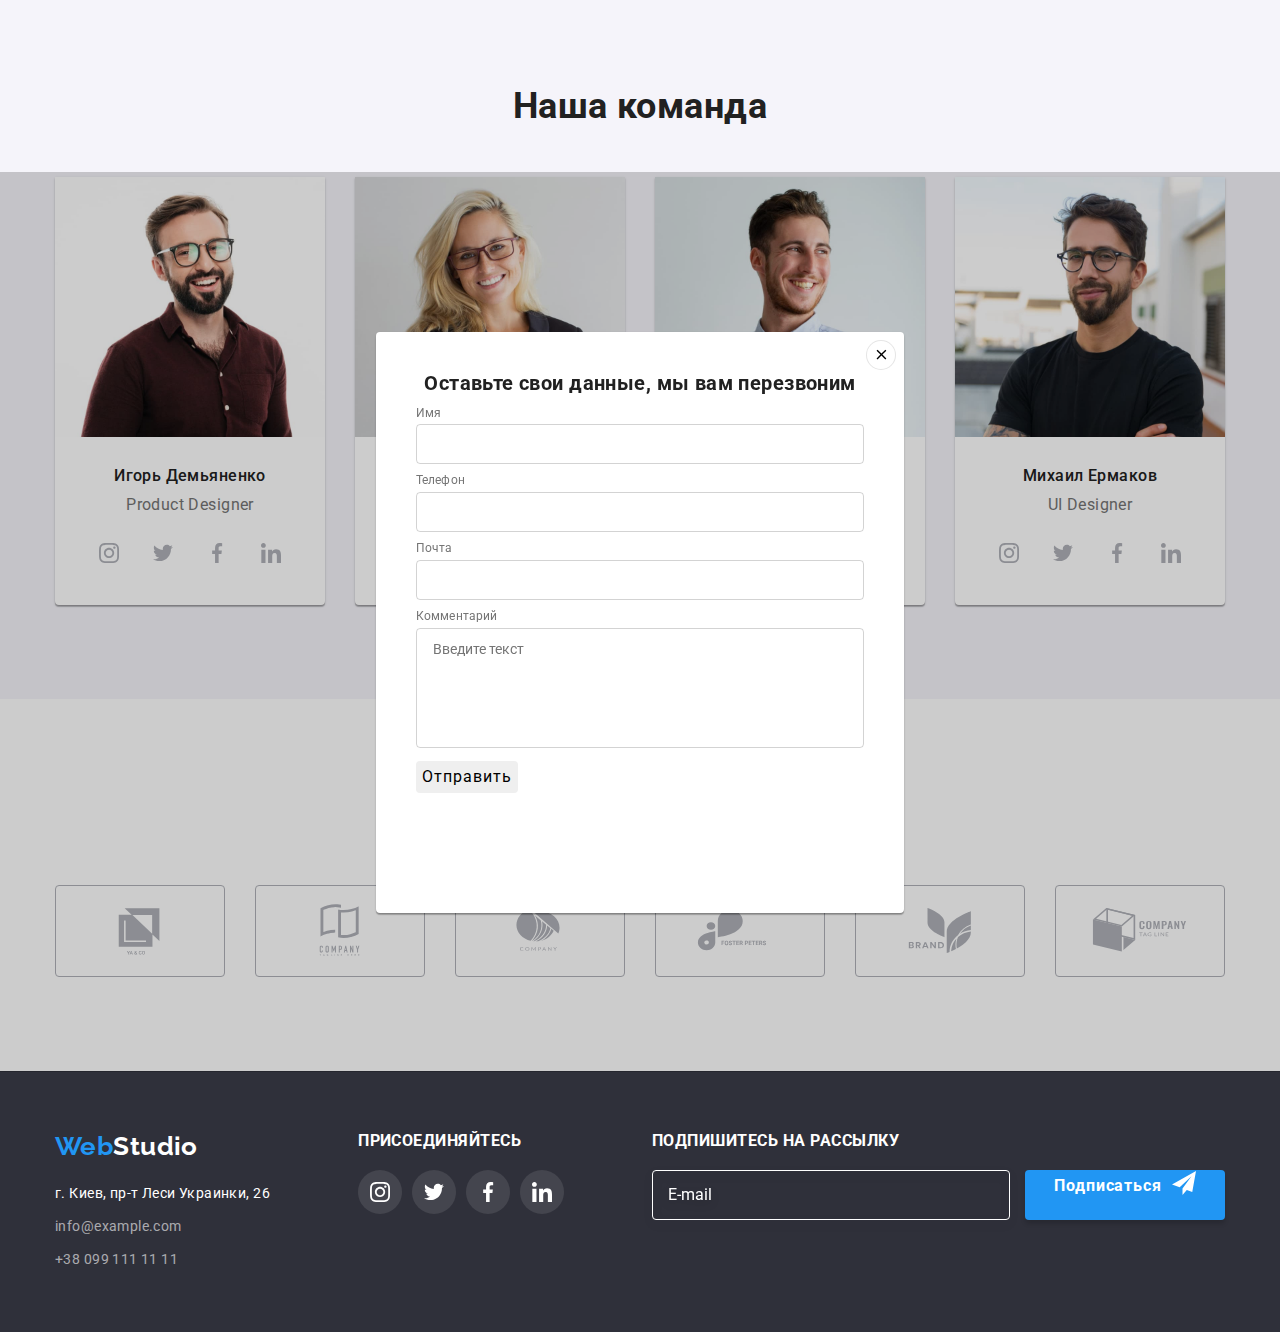
==== commit d53570d3: "добавляет форму в модалку" ====
--- a/index.html
+++ b/index.html
@@ -443,6 +443,7 @@
                             class="signup-input"
                             type="email" 
                             name="email" 
+                            id="email"
                             autofocus 
                             placeholder="E-mail"
                             />
@@ -459,8 +460,9 @@
             </div>
         </div>
     </footer>
-    <div class="backdrop is-hidden" data-modal>
+    <div class="backdrop is-hidde" data-modal>
         <div class="modal">
+
             <button type="button" 
             data-modal-close 
             class="close-btn btn">
@@ -469,8 +471,55 @@
                     </use>
                 </svg>
             </button>
+        
+            <p class="modal-title">Оставьте свои данные, мы вам перезвоним</p>
+
+            <form action="#" class="modal-form">
+
+                <div class="modal-field">
+                    <label for="user-name" class="input-label"
+                    >Имя</label>
+                    <input type="text"
+                    name="user-name"
+                    id="user-name"
+                    class="modal-input">
+                </div>
+
+                <div class="modal-field">
+                    <label for="user-tel" class="input-label"
+                    >Телефон</label>
+                    <input type="tel"
+                    name="user-tel"
+                    id="user-tel"
+                    class="modal-input">
+                </div>
+
+                <div class="modal-field">
+                    <label for="email" class="input-label"
+                    >Почта</label>
+                    <input type="email"
+                    name="email"
+                    id="email"
+                    class="modal-input">
+                </div>
+
+                <div class="modal-field">
+                    <label for="user-text" class="input-label"
+                    >Комментарий</label>
+                    <textarea
+                    name="user-text"
+                    id="user-text"
+                    placeholder="Введите текст"
+                    class="modal-text-input"
+                    ></textarea>
+                </div>
+
+                <button type="submit" class="btn modal-btn">
+                    Отправить
+                </button>
+            </form>
         </div>
     </div>
-    <script src="./js/modal.js"></script>
+    <!----<script src="./js/modal.js"></script>--->
 </body>
 </html>--- a/css/styles.css
+++ b/css/styles.css
@@ -660,13 +660,14 @@
 .signup-input {
     width: 358px;
     height: 50px;
-
+    
     border: 1px solid rgba(255, 255, 255, 0.3);
     box-sizing: border-box;
     filter: drop-shadow(0px 4px 4px rgba(0, 0, 0, 0.15));
     border-radius: 4px;
     background-color: transparent;
     color: var(--background-main-color);
+    outline: none;
 
     padding: 15px;
     margin-right: 15px;
@@ -715,6 +716,7 @@
 .signup-input:focus {
     border-color: #ffffff;
     background-color: transparent;
+    outline-color: none;
 }
 
 .signup-input:focus::placeholder,
@@ -746,6 +748,8 @@
     transform: translateY(100%);
 }
 .modal {
+    position: relative;
+
     width: 528px;
     height: 581px;
     background-color: var(--background-main-color);
@@ -753,21 +757,22 @@
     box-shadow: 0px 1px 3px rgba(0, 0, 0, 0.12), 
     0px 1px 1px rgba(0, 0, 0, 0.14), 0px 2px 1px 
     rgba(0, 0, 0, 0.2);
-    position: relative;
-
+    padding: 40px;
+    
     transform: translateY(0);
     transition: transform 250ms cubic-bezier(0.4, 0, 0.2, 1);
-
+    
 }
 
 .close-btn {
+    position: absolute;
+
     width: 30px;
     height: 30px;
     background-color: var(--background-main-color);
     border: 1px solid rgba(0, 0, 0, 0.1);
     border-radius: 50%;
 
-    position: absolute;
     right: 8px;
     top: 8px;
 
@@ -786,4 +791,55 @@
 
 .close-btn-icon:hover{
     fill: var(--accent-color);
+}
+.modal-title{
+      
+    font-weight: bold;
+    font-size: 20px;
+    line-height: 1.15;
+    text-align: center;
+    top:40px;
+    margin-bottom: 12px;
+
+    color: var(--secondary-title-color);
+}
+.modal-field {
+    margin-bottom: 10px;
+}
+.modal-input{
+    width: 100%;
+    min-height: 40px;
+ 
+    border: 1px solid rgba(33, 33, 33, 0.2);
+    box-sizing: border-box;
+    border-radius: 4px;
+    background-color: transparent ;
+
+    padding-left: 42px;
+    padding-right: 20px;
+}
+.input-label{
+    font-weight: normal;
+    font-size: 12px;
+    line-height: 1.16;
+    letter-spacing: 0.01em;
+    color: var(--secondary-text-color);
+
+    display: flex;
+    margin-bottom: 4px;
+}
+.modal-text-input{
+    width: 100%;
+    min-height: 120px;
+    resize: none;
+    border: 1px solid rgba(33, 33, 33, 0.2);
+    box-sizing: border-box;
+    border-radius: 4px;
+    background-color: transparent ;
+
+    padding: 12px 16px;
+    
+}
+.modal-btn{
+    
 }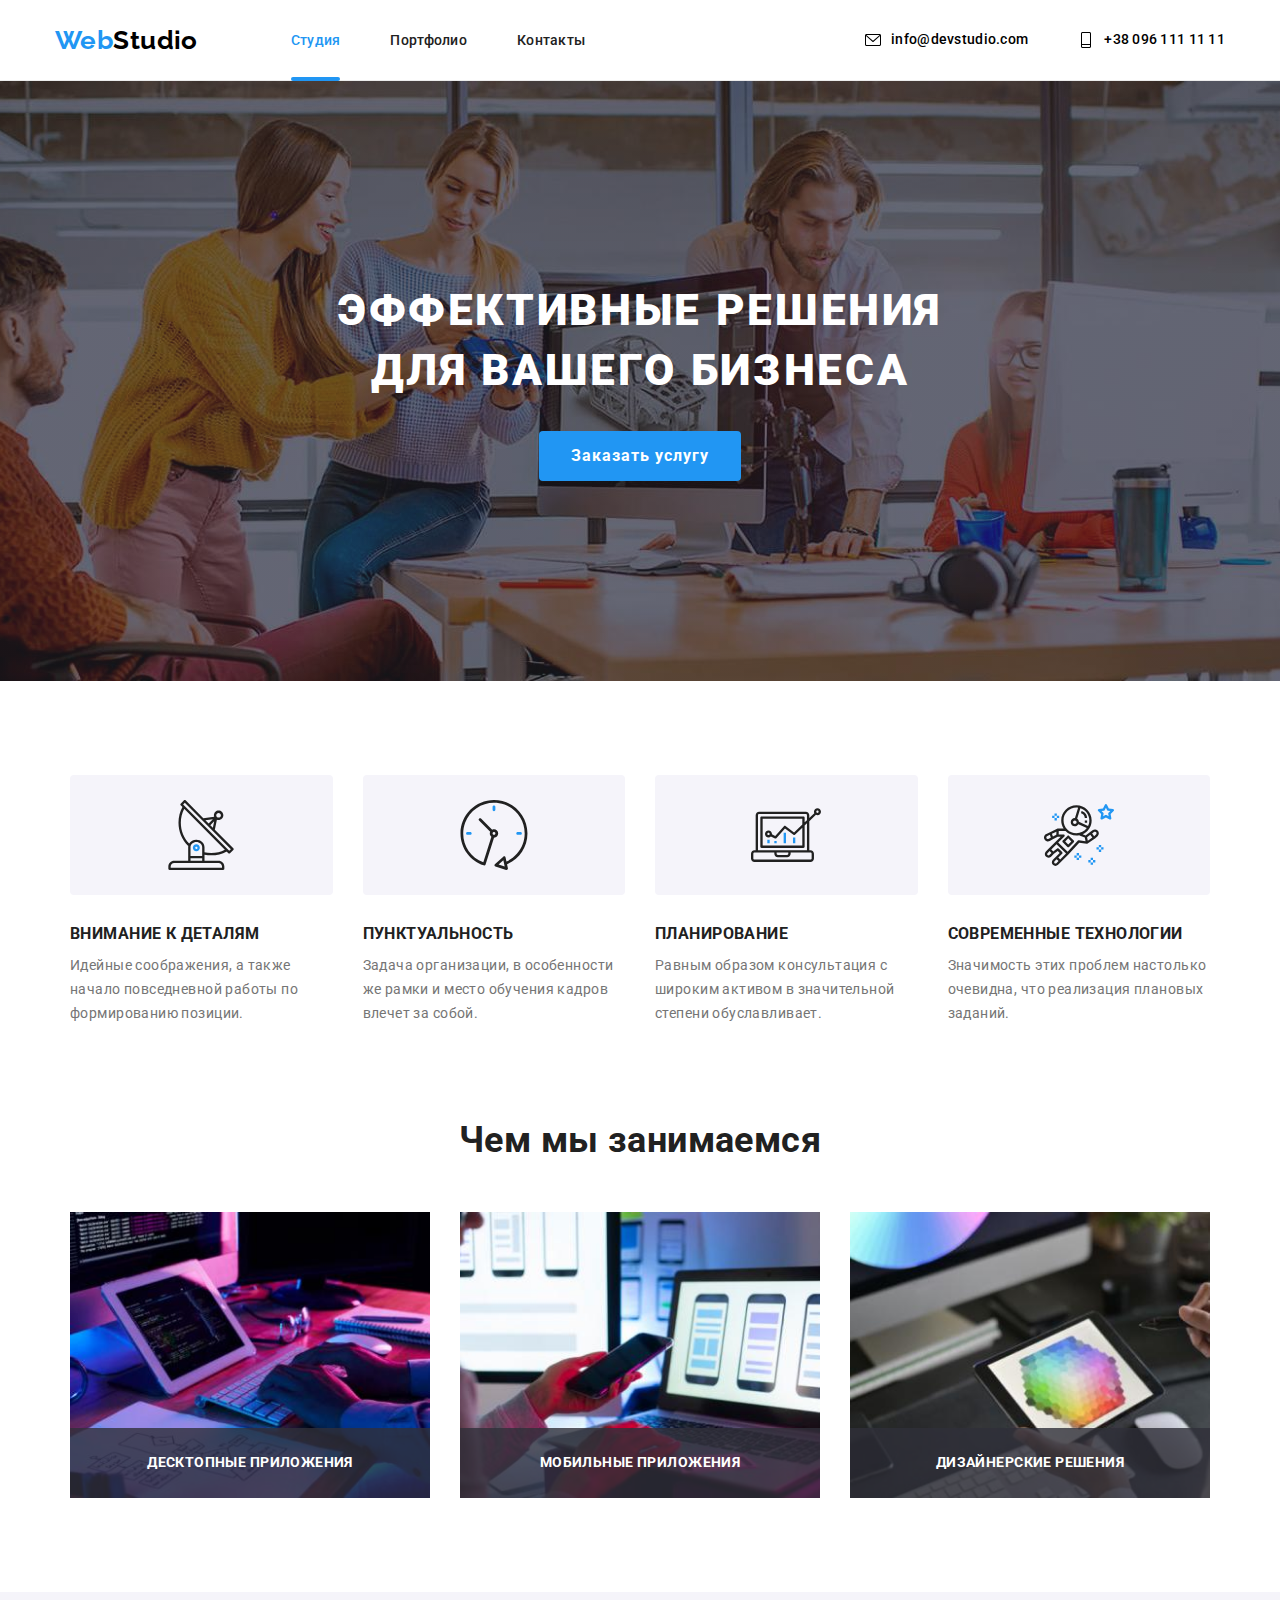
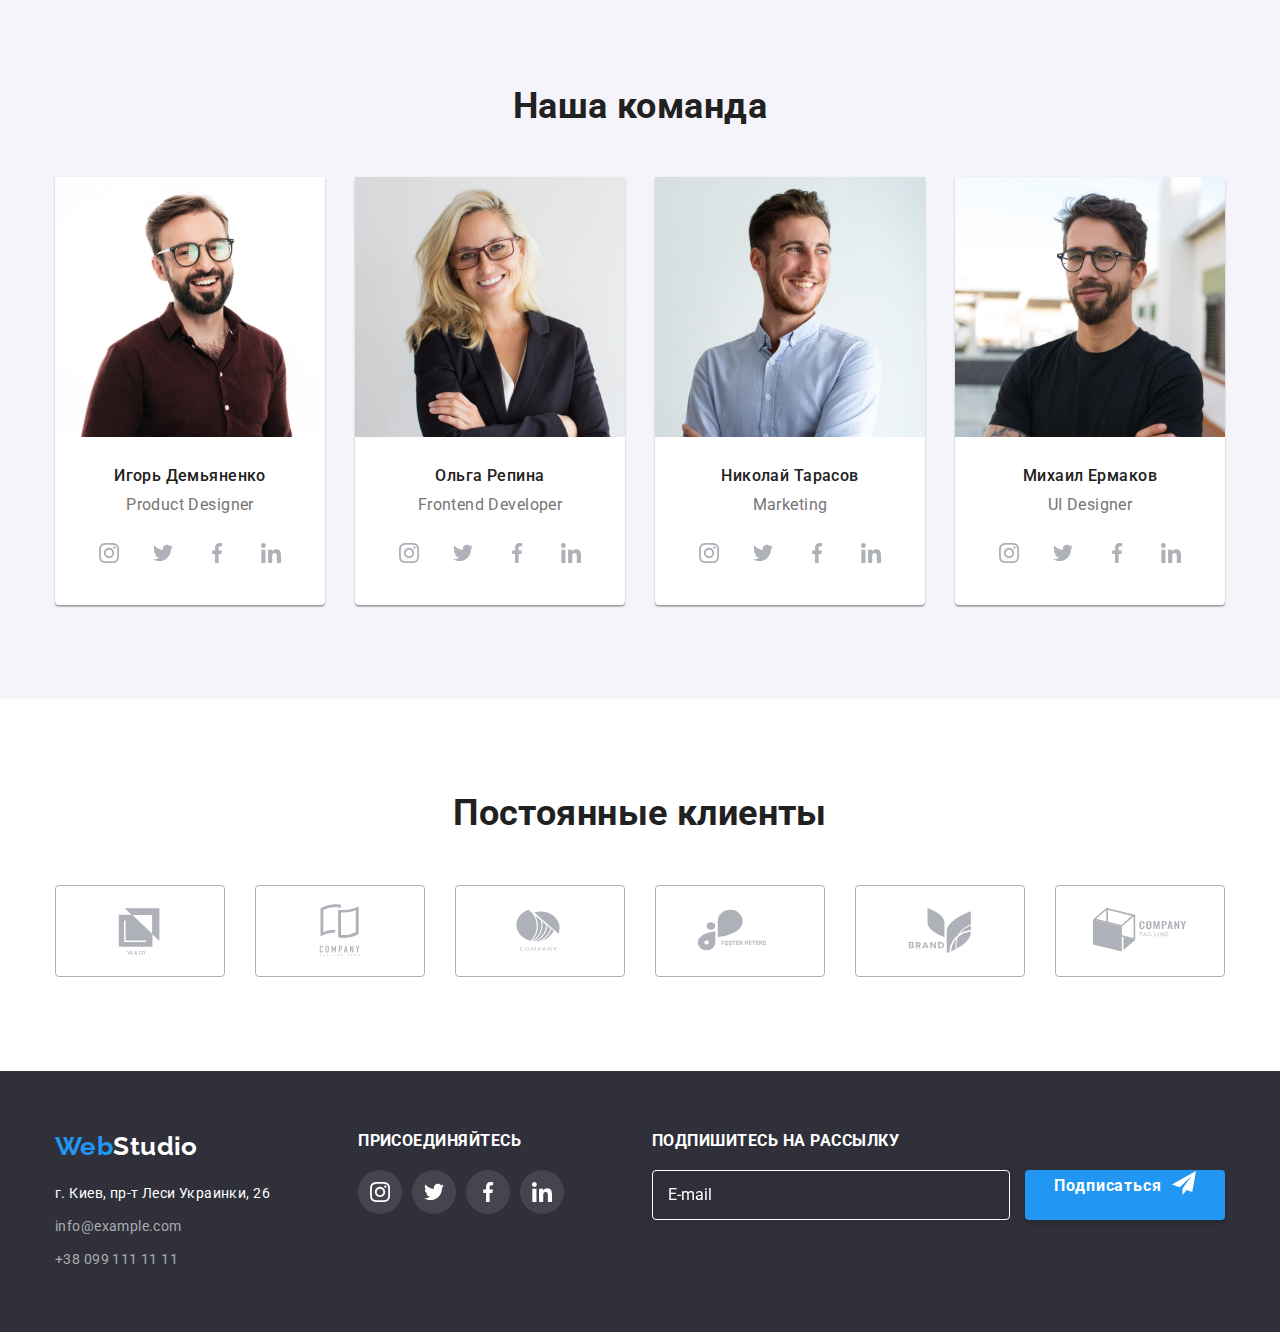
==== commit bd391d54: "Добавляет стили в форму модалки" ====
--- a/index.html
+++ b/index.html
@@ -460,7 +460,7 @@
             </div>
         </div>
     </footer>
-    <div class="backdrop is-hidde" data-modal>
+    <div class="backdrop is-hidden" data-modal>
         <div class="modal">
 
             <button type="button" 
@@ -479,28 +479,43 @@
                 <div class="modal-field">
                     <label for="user-name" class="input-label"
                     >Имя</label>
-                    <input type="text"
-                    name="user-name"
-                    id="user-name"
-                    class="modal-input">
+                    <span class="input-wrapper">
+                        <input type="text"
+                        name="user-name"
+                        id="user-name"
+                        class="modal-input">
+                        <svg class="input-icon">
+                            <use href="./images/sprite.svg#icon-person-black">
+                        </svg>
+                    </span>
                 </div>
 
                 <div class="modal-field">
                     <label for="user-tel" class="input-label"
                     >Телефон</label>
-                    <input type="tel"
-                    name="user-tel"
-                    id="user-tel"
-                    class="modal-input">
+                    <span class="input-wrapper">
+                        <input type="tel"
+                        name="user-tel"
+                        id="user-tel"
+                        class="modal-input">
+                        <svg class="input-icon">
+                            <use href="./images/sprite.svg#icon-phone-black">
+                        </svg>
+                    </span>
                 </div>
 
                 <div class="modal-field">
                     <label for="email" class="input-label"
                     >Почта</label>
-                    <input type="email"
-                    name="email"
-                    id="email"
-                    class="modal-input">
+                    <span class="input-wrapper">
+                        <input type="email"
+                        name="email"
+                        id="email"
+                        class="modal-input">
+                        <svg class="input-icon">
+                            <use href="./images/sprite.svg#icon-email-black">
+                        </svg>
+                    </span>
                 </div>
 
                 <div class="modal-field">
@@ -514,12 +529,22 @@
                     ></textarea>
                 </div>
 
+                <input type="checkbox" id="modal-checkbox" class="modal-checkbox visually-hidden">
+                <label for="modal-checkbox" class="check-text">
+                    <span> 
+                        <svg class="check-icon">
+                            <use href="./images/sprite.svg#icon-check">
+                        </svg>
+                    </span>
+                    Соглашаюсь с рассылкой и принимаю <a href=""> Условия договора</a>
+                </label>
+
                 <button type="submit" class="btn modal-btn">
                     Отправить
                 </button>
             </form>
         </div>
     </div>
-    <!----<script src="./js/modal.js"></script>--->
+    <script src="./js/modal.js"></script>
 </body>
 </html>--- a/css/styles.css
+++ b/css/styles.css
@@ -696,6 +696,10 @@
 
     color: #FFFFFF;
 }
+.signup-btn:hover,
+.signup-btn:focus{
+    background-color: #188CE8;
+}
 
 .footer-icon-send{
     width: 24px;
@@ -806,6 +810,22 @@
 .modal-field {
     margin-bottom: 10px;
 }
+.input-wrapper{
+    display: block;
+    position: relative;
+}
+.input-icon{
+    position: absolute;
+    left: 12px;
+    top: 50%;
+    transform: translateY(-50%);
+    fill: var(--secondary-title-color);
+
+    width: 18px;
+    height: 18px;
+
+    transition: fill 250ms cubic-bezier(0.4, 0, 0.2, 1);
+}
 .modal-input{
     width: 100%;
     min-height: 40px;
@@ -817,6 +837,14 @@
 
     padding-left: 42px;
     padding-right: 20px;
+    outline: none;
+    transition: solid 250ms cubic-bezier(0.4, 0, 0.2, 1);
+}
+.modal-input:focus{
+    border-color: var(--accent-color);
+}
+.modal-input:focus+.input-icon{
+    fill: var(--accent-color);
 }
 .input-label{
     font-weight: normal;
@@ -831,15 +859,83 @@
 .modal-text-input{
     width: 100%;
     min-height: 120px;
+
     resize: none;
+
+    line-height: 1.14;
+    letter-spacing: 0.01em;
+    color: rgba(117, 117, 117, 0.5);
+
     border: 1px solid rgba(33, 33, 33, 0.2);
     box-sizing: border-box;
     border-radius: 4px;
     background-color: transparent ;
-
+    outline: none;
     padding: 12px 16px;
-    
-}
+    transition: solid 250ms cubic-bezier(0.4, 0, 0.2, 1);
+}
+.modal-text-input:focus{
+    border-color: var(--accent-color);
+}
+.check-text{
+    font-weight: normal;
+    font-size: 14px;
+    line-height: 1.71;
+    color: var(--secondary-text-color);
+
+    display: flex;
+    align-items: center;
+    margin-bottom: 30px;
+    
+}
+.check-text a {
+    color: var(--accent-color);
+    margin-left: 6px;
+    
+}
+.check-text span {
+    width: 16px;
+    height: 15px;
+    
+    border: 1px solid #212121;
+    border-radius: 2px;
+    margin-right: 8px;
+
+    display: flex;
+    align-items: center;
+    justify-content: center;
+    cursor: pointer;
+}
+.modal-checkbox:checked + .check-text span {
+    background-color: var(--accent-color);
+    border: none;
+}
+.check-icon{
+    width: 11px;
+    height: 8px;
+    fill: var(--primary-title-color);
+}
+
 .modal-btn{
-    
-}+    font-weight: bold;
+    font-size: 16px;
+    line-height: 1.87;
+    letter-spacing: 0.06em;
+    
+    color: var(--primary-title-color);
+
+    background: var(--accent-color);
+    box-shadow: 0px 4px 4px rgba(0, 0, 0, 0.15);
+    border-radius: 4px;
+
+    width: 200px;
+    height: 50px;
+
+    display: block;
+    margin: 0 auto;
+    transition: background-color 250ms cubic-bezier(0.4, 0, 0.2, 1);
+}
+.modal-btn:hover,
+.modal-btn:focus{
+    background-color: #188CE8;
+}
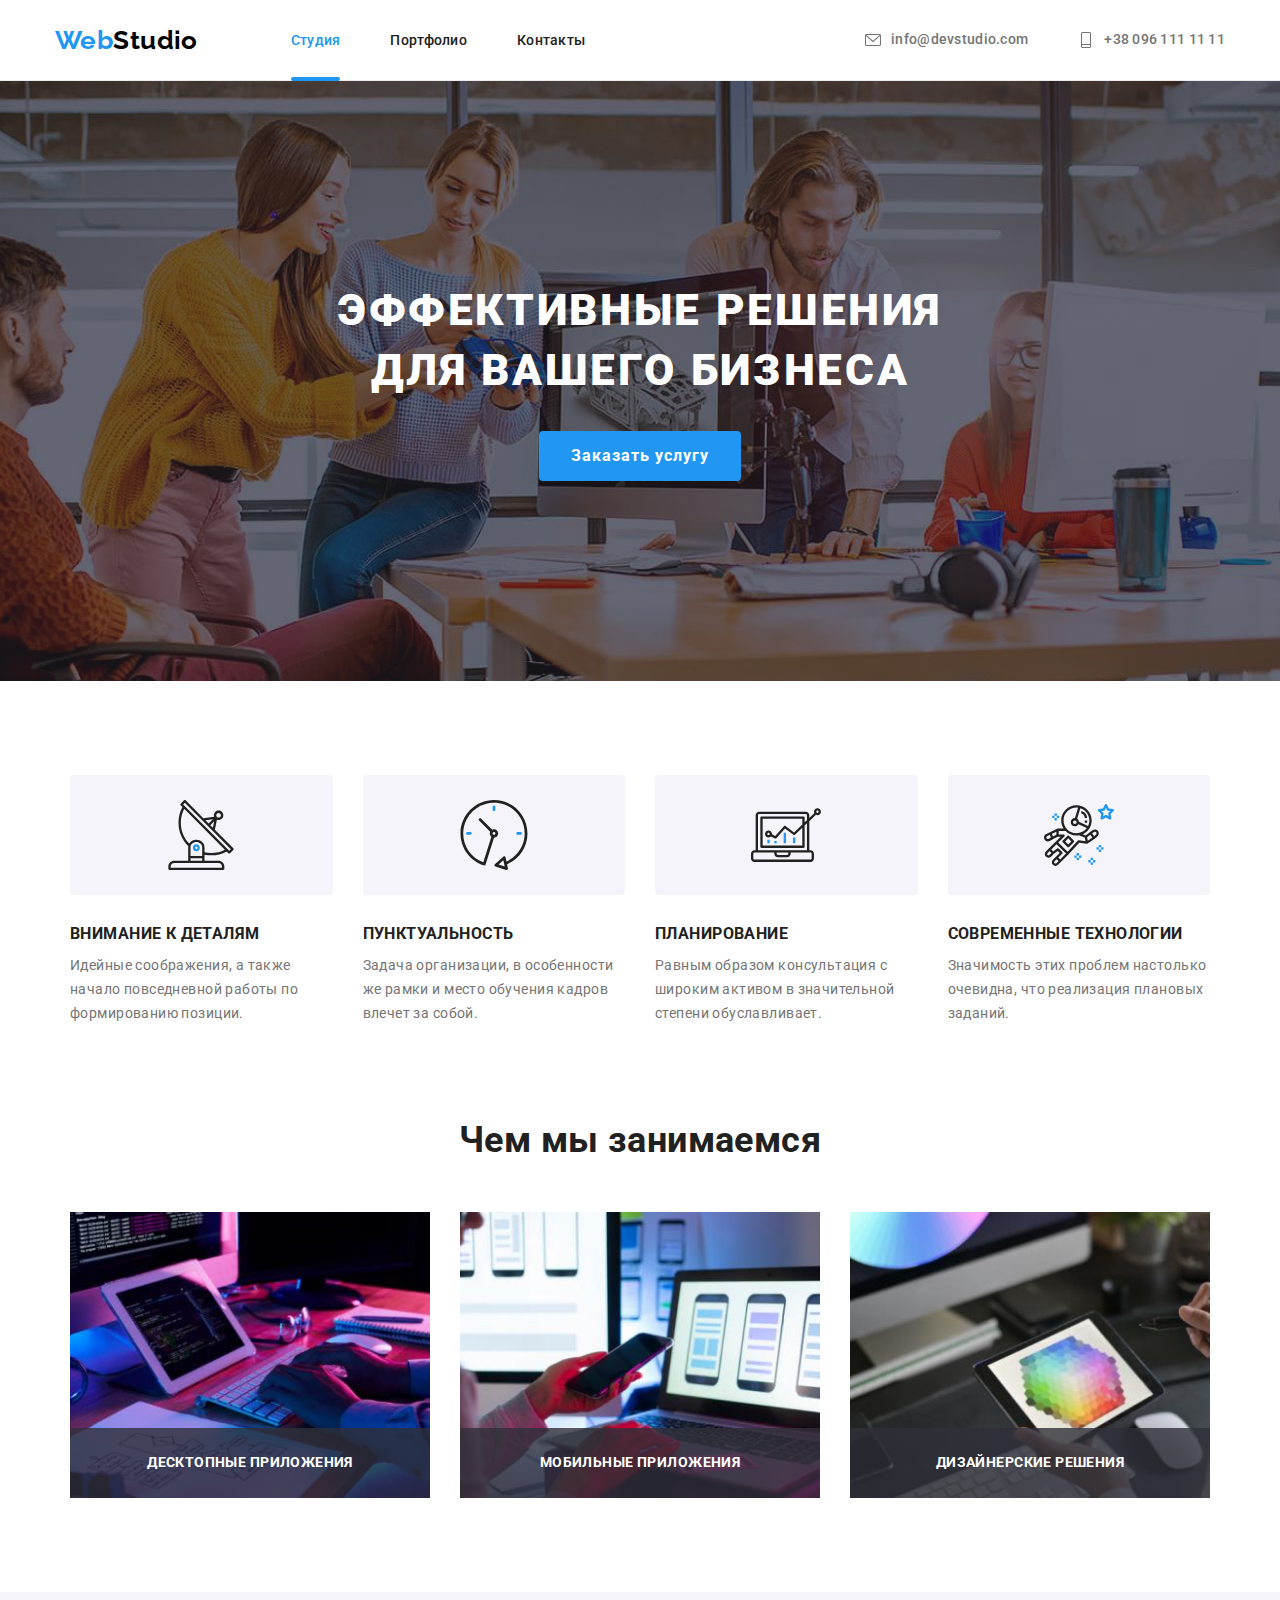
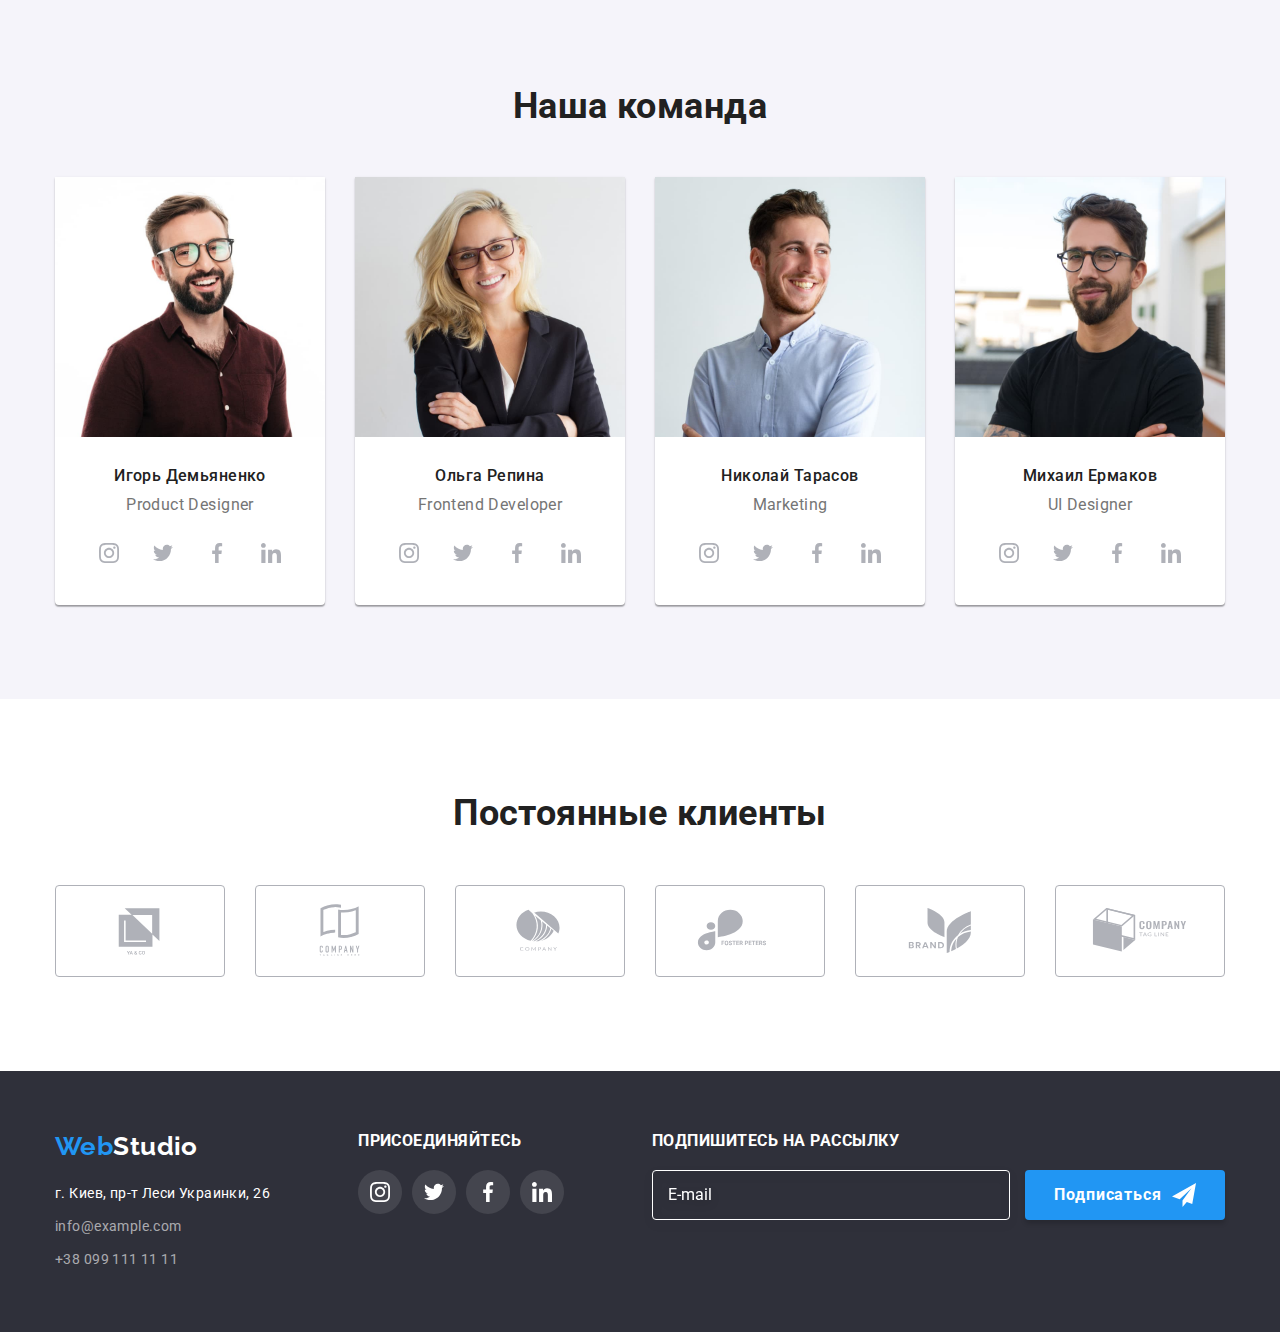
==== commit 59488f83: "добавляет стили в плейсхолдер модалки" ====
--- a/index.html
+++ b/index.html
@@ -460,6 +460,7 @@
             </div>
         </div>
     </footer>
+    <!------модалка-->
     <div class="backdrop is-hidden" data-modal>
         <div class="modal">
 
@@ -529,7 +530,8 @@
                     ></textarea>
                 </div>
 
-                <input type="checkbox" id="modal-checkbox" class="modal-checkbox visually-hidden">
+                <input type="checkbox" name="modal-checkbox" 
+                id="modal-checkbox" class="modal-checkbox visually-hidden">
                 <label for="modal-checkbox" class="check-text">
                     <span> 
                         <svg class="check-icon">
--- a/css/styles.css
+++ b/css/styles.css
@@ -135,7 +135,7 @@
 }
 
 .header-link {
-    color: var(--primary-text-color);
+    color: var(--secondary-title-color);
     font-weight: 500;
     line-height: 1.17;
     letter-spacing: 0.02em; 
@@ -159,7 +159,6 @@
     line-height: 1.14;
     letter-spacing: 0.02em;
     color: var(--secondary-text-color);
-
     display: flex;
     align-items: center;
     transition: color 250ms cubic-bezier(0.4, 0, 0.2, 1);
@@ -175,7 +174,7 @@
     margin-right: 10px;
 }
 .header-contacts-link{
-    color: currentColor;
+    color: var(--secondary-text-color);
 }
 
 /*------------hero-------------*/
@@ -689,12 +688,13 @@
     line-height: 1.87;
     
     display: flex;
-    
-    text-align: center;
+       
+    align-items: center;
     justify-content: center;
     letter-spacing: 0.06em;
 
     color: #FFFFFF;
+    transition: background-color 250ms cubic-bezier(0.4, 0, 0.2, 1);
 }
 .signup-btn:hover,
 .signup-btn:focus{
@@ -797,7 +797,6 @@
     fill: var(--accent-color);
 }
 .modal-title{
-      
     font-weight: bold;
     font-size: 20px;
     line-height: 1.15;
@@ -859,13 +858,11 @@
 .modal-text-input{
     width: 100%;
     min-height: 120px;
-
     resize: none;
 
     line-height: 1.14;
     letter-spacing: 0.01em;
-    color: rgba(117, 117, 117, 0.5);
-
+    
     border: 1px solid rgba(33, 33, 33, 0.2);
     box-sizing: border-box;
     border-radius: 4px;
@@ -874,6 +871,9 @@
     padding: 12px 16px;
     transition: solid 250ms cubic-bezier(0.4, 0, 0.2, 1);
 }
+.modal-text-input::placeholder {
+    color: rgba(117, 117, 117, 0.5);
+}
 .modal-text-input:focus{
     border-color: var(--accent-color);
 }
@@ -885,8 +885,6 @@
 
     display: flex;
     align-items: center;
-    margin-bottom: 30px;
-    
 }
 .check-text a {
     color: var(--accent-color);
@@ -927,12 +925,15 @@
     background: var(--accent-color);
     box-shadow: 0px 4px 4px rgba(0, 0, 0, 0.15);
     border-radius: 4px;
+   
 
     width: 200px;
     height: 50px;
 
     display: block;
-    margin: 0 auto;
+    margin-left: auto;
+    margin-right: auto;
+    margin-top: 30px;
     transition: background-color 250ms cubic-bezier(0.4, 0, 0.2, 1);
 }
 .modal-btn:hover,
